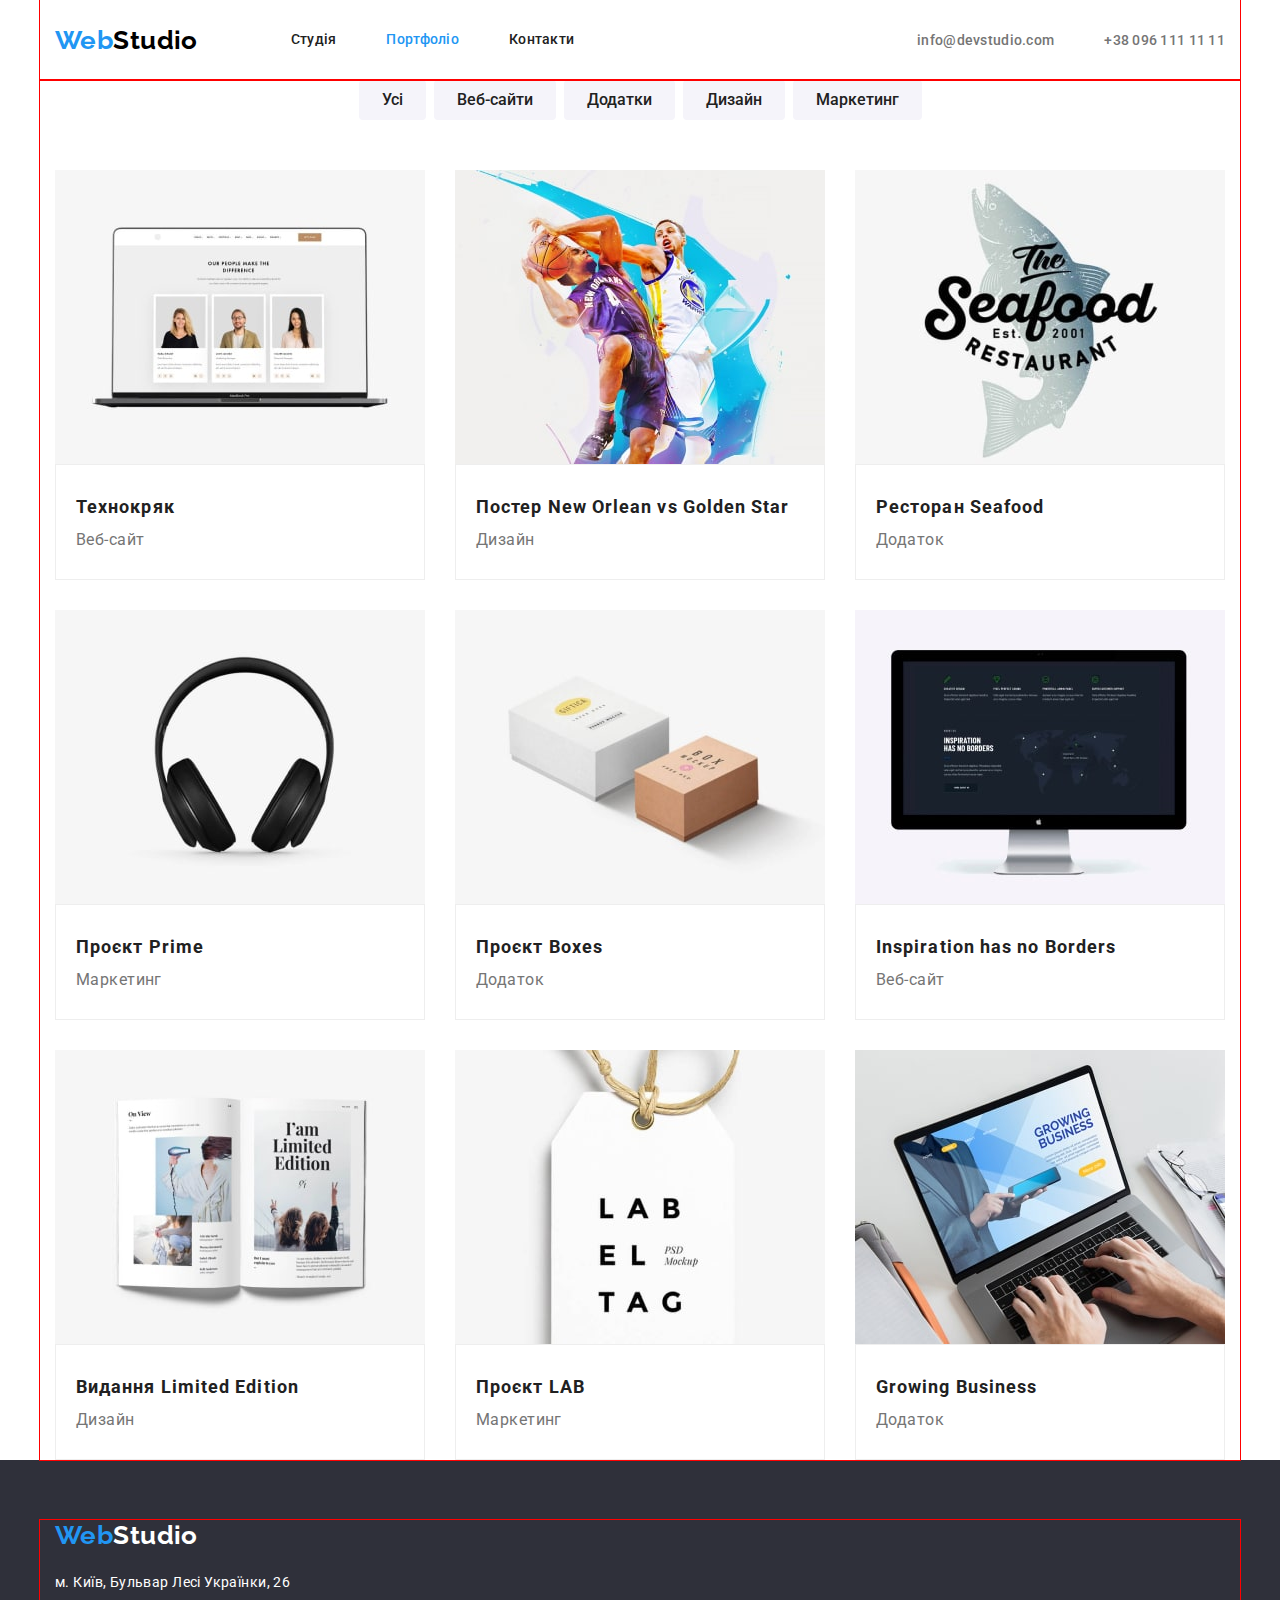
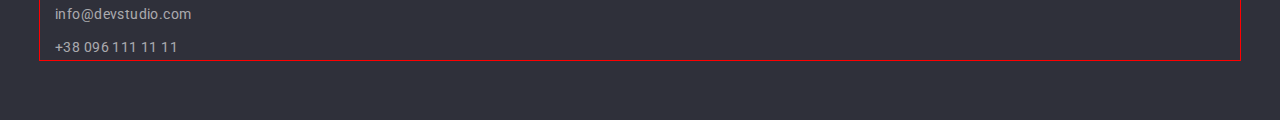
==== portfolio.html @ 2043564b "adds flex boxes and other styles" ====
<!DOCTYPE html>
<html lang="uk">
  <head>
    <meta charset="UTF-8" />
    <meta http-equiv="X-UA-Compatible" content="IE=edge" />
    <meta name="viewport" content="width=device-width, initial-scale=1.0" />
    <title>goit-markup-hw-02</title>
    <link
      href="https://cdnjs.cloudflare.com/ajax/libs/modern-normalize/1.1.0/modern-normalize.min.css"
      rel="stylesheet"
    />
    <link
      href="https://fonts.googleapis.com/css2?family=Raleway:wght@700&family=Roboto:wght@400;500;700;900&display=swap"
      rel="stylesheet"
    />
    <link href="./css/styles.css" rel="stylesheet" />
  </head>
  <body>
    <header class="page-header">
      <div class="container main-nav">
        <a href="./index.html" class="logo"
          ><span class="logo-part">Web</span>Studio</a
        >
        <nav class="navigation">
          <ul class="navigation-list list">
            <li class="navigation-item">
              <a href="./index.html" class="navigation-link">Студія</a>
            </li>
            <li class="navigation-item">
              <a href="./portfolio.html" class="navigation-link currentPage"
                >Портфоліо</a
              >
            </li>
            <li class="navigation-item">
              <a href="/" class="navigation-link">Контакти</a>
            </li>
          </ul>
        </nav>
        <ul class="contact-list list">
          <li class="contact-list-item">
            <a href="mailto:info@devstudio.com" class="contact-list-link"
              >info@devstudio.com</a
            >
          </li>
          <li class="contact-list-item">
            <a href="tel:+380961111111" class="contact-list-link"
              >+38 096 111 11 11</a
            >
          </li>
        </ul>
      </div>
    </header>
    <main>
      <section>
        <div class="container">
          <h1 class="visually-hidden">Наші проєкти</h1>
          <ul class="project-list-filter list">
            <li class="project-list-filter-item">
              <button class="portfolio-btn" type="button">Усі</button>
            </li>
            <li class="project-list-filter-item">
              <button class="portfolio-btn" type="button">Веб-сайти</button>
            </li>
            <li class="project-list-filter-item">
              <button class="portfolio-btn" type="button">Додатки</button>
            </li>
            <li class="project-list-filter-item">
              <button class="portfolio-btn" type="button">Дизайн</button>
            </li>
            <li class="project-list-filter-item">
              <button class="portfolio-btn" type="button">Маркетинг</button>
            </li>
          </ul>
          <ul class="project-list list">
            <li class="project-list-item">
              <img
                src="./images/project-1.jpeg"
                alt="Фото проєкту 1"
                width="370"
                height="294"
              />
              <div class="project-info">
                <h2 class="project-list-title">Технокряк</h2>
                <p class="project-list-description">Веб-сайт</p>
              </div>
            </li>
            <li class="project-list-item">
              <img
                src="./images/project-2.jpeg"
                alt="Фото проєкту 2"
                width="370"
                height="294"
              />
              <div class="project-info">
                <h2 class="project-list-title">
                  Постер New Orlean vs Golden Star
                </h2>
                <p class="project-list-description">Дизайн</p>
              </div>
            </li>
            <li class="project-list-item">
              <img
                src="./images/project-3.jpeg"
                alt="Фото проєкту 3"
                width="370"
                height="294"
              />
              <div class="project-info">
                <h2 class="project-list-title">Ресторан Seafood</h2>
                <p class="project-list-description">Додаток</p>
              </div>
            </li>
            <li class="project-list-item">
              <img
                src="./images/project-4.jpeg"
                alt="Фото проєкту 4"
                width="370"
                height="294"
              />
              <div class="project-info">
                <h2 class="project-list-title">Проєкт Prime</h2>
                <p class="project-list-description">Маркетинг</p>
              </div>
            </li>
            <li class="project-list-item">
              <img
                src="./images/project-5.jpeg"
                alt="Фото проєкту 5"
                width="370"
                height="294"
              />
              <div class="project-info">
                <h2 class="project-list-title">Проєкт Boxes</h2>
                <p class="project-list-description">Додаток</p>
              </div>
            </li>
            <li class="project-list-item">
              <img
                src="./images/project-6.jpeg"
                alt="Фото проєкту 6"
                width="370"
                height="294"
              />
              <div class="project-info">
                <h2 class="project-list-title">Inspiration has no Borders</h2>
                <p class="project-list-description">Веб-сайт</p>
              </div>
            </li>
            <li class="project-list-item">
              <img
                src="./images/project-7.jpeg"
                alt="Фото проєкту 7"
                width="370"
                height="294"
              />
              <div class="project-info">
                <h2 class="project-list-title">Видання Limited Edition</h2>
                <p class="project-list-description">Дизайн</p>
              </div>
            </li>
            <li class="project-list-item">
              <img
                src="./images/project-8.jpeg"
                alt="Фото проєкту 8"
                width="370"
                height="294"
              />
              <div class="project-info">
                <h2 class="project-list-title">Проєкт LAB</h2>
                <p class="project-list-description">Маркетинг</p>
              </div>
            </li>
            <li class="project-list-item">
              <img
                src="./images/project-9.jpeg"
                alt="Фото проєкту 9"
                width="370"
                height="294"
              />
              <div class="project-info">
                <h2 class="project-list-title">Growing Business</h2>
                <p class="project-list-description">Додаток</p>
              </div>
            </li>
          </ul>
        </div>
        <!--Прихований заголовок секції-->
      </section>
    </main>
    <footer class="page-footer">
      <div class="container">
        <a href="./index.html" class="logo logo-footer"
          ><span class="logo-part">Web</span>Studio</a
        >
        <address>
          <ul class="address-list list">
            <li class="address-list-item">
              <a
                class="address-list direction"
                href="https://goo.gl/maps/LLU61BnsTsSFCYwN8"
                target="_blank"
                rel="noopener noreferrer nofollow "
                >м. Київ, Бульвар Лесі Українки, 26</a
              >
            </li>
            <li class="address-list-item">
              <a href="mailto:info@devstudio.com" class="address-link"
                >info@devstudio.com</a
              >
            </li>
            <li class="address-list-item">
              <a href="tel:+380961111111" class="address-link"
                >+38 096 111 11 11</a
              >
            </li>
          </ul>
        </address>
      </div>
    </footer>
  </body>
</html>
---- css/styles.css ----
:root {
  --primary-text-color: #212121;
  --secondary-text-color: #757575;
  --accent-color: #2196f3;
  --primary-white-color: #ffffff;
  --background-color: #2f303a;
  --logo-black-color: #000000;
  --card-set-gap: 30px;
}

body {
  background-color: var(--primary-white-color);
  color: var(--primary-text-color);

  font-family: "Roboto", sans-serif;
  font-size: 14px;
  letter-spacing: 0.03em;
}

h1,
h2,
h3,
h4,
h5,
h6,
p {
  margin: 0;
}

img {
  display: block;
  max-width: 100%;
  height: auto;
}

.list {
  padding: 0;
  margin: 0;
  list-style: none;
}

.visually-hidden {
  clip: rect(0 0 0 0);
  clip-path: inset(50%);
  height: 1px;
  overflow: hidden;
  position: absolute;
  white-space: nowrap;
  width: 1px;
}

/* Контейнер */
.container {
  outline: 1px solid red;
  width: 1200px;
  padding-left: 15px;
  padding-right: 15px;
  margin-left: auto;
  margin-right: auto;
}

/* Cтилі хедера*/

.page-header {
  background-color: var(--primary-white-color);
}

.main-nav {
  display: flex;
  align-items: center;
}

.logo {
  margin-right: 93px;

  color: var(--logo-black-color);

  font-family: "Raleway", sans-serif;
  font-size: 26px;
  font-weight: 700;
  line-height: 1.17;

  text-decoration: none;
}

.logo-part {
  color: var(--accent-color);
}

.navigation-list {
  display: flex;
}

.navigation-list .navigation-item + .navigation-item {
  margin-left: 50px;
}

.navigation-link {
  display: block;
  padding-top: 32px;
  padding-bottom: 32px;

  color: var(--primary-text-color);

  font-size: 14px;
  font-weight: 500;
  line-height: 1.14;
  letter-spacing: 0.02em;

  text-decoration: none;
}

.navigation-link:hover,
.navigation-link:focus {
  color: var(--accent-color);
}

.navigation-link:active {
  color: var(--accent-color);
}

.currentPage {
  color: var(--accent-color);
}

.contact-list {
  display: flex;
  margin-left: auto;
}

.contact-list-item {
  display: block;
}

.contact-list .contact-list-item + .contact-list-item {
  margin-left: 50px;
}

.contact-list-link {
  padding-top: 32px;
  padding-bottom: 32px;

  color: var(--secondary-text-color);

  font-weight: 500;
  line-height: 1.14;
  letter-spacing: 0.02em;

  text-decoration: none;
}

.contact-list-link:hover,
.contact-list-link:focus {
  color: var(--accent-color);
}

.contact-list-link:active {
  color: var(--accent-color);
}

/* Cтилі головної частини*/

/* Секція герой*/
.hero-section {
  background-color: var(--background-color);
}

.hero {
  padding-top: 200px;
  padding-bottom: 200px;
  text-align: center;
}

.page-title {
  margin-bottom: 30px;

  color: var(--primary-white-color);

  font-weight: 900;
  font-size: 44px;
  line-height: 1.36;
  letter-spacing: 0.06em;

  text-transform: uppercase;
}

.btn {
  display: inline-block;
  border: 1px solid transparent;
  border-radius: 4px;
  padding: 10px 32px;
  min-width: 216px;

  color: var(--primary-white-color);
  background-color: var(--accent-color);

  font-family: inherit;
  font-weight: 700;
  font-size: 16px;
  line-height: 1.88;
  letter-spacing: 0.06em;

  text-decoration: none;
  cursor: pointer;
  text-align: center;
}

/* Секція Особливості*/

.feature-section {
  padding-top: 94px;
  padding-bottom: 94px;
}

.feature-list {
  display: flex;
  justify-content: center;
  flex-wrap: wrap;
}

.feature-list-title {
  margin-bottom: 10px;

  font-weight: 700;
  font-size: 14px;
  line-height: 1.14;

  text-transform: uppercase;
}

.feature-list-text {
  color: var(--secondary-text-color);

  line-height: 1.71;
}

/* Секція "Чим ми займаємось"*/

.section-title {
  margin-bottom: 50px;
  font-size: 36px;
  line-height: 1.17;

  text-align: center;
}

.wedo-list {
  display: flex;
  flex-wrap: wrap;
}

.wedo-list-item + .wedo-list-item {
  margin-left: 30px;
}

/*Секція команди*/

.team-section {
  padding-top: 94px;
  padding-bottom: 94px;

  background-color: #f5f4fa;
}
.team-list {
  display: flex;
  flex-wrap: wrap;
}

.team-list-item + .team-list-item {
  margin-left: 30px;
}

.team-info {
  width: 270px;
  background-color: var(--primary-white-color);
  padding-top: 30px;
  padding-bottom: 30px;
  box-shadow: 0px 1px 3px rgba(0, 0, 0, 0.12), 0px 1px 1px rgba(0, 0, 0, 0.14),
    0px 2px 1px rgba(0, 0, 0, 0.2);
  border-radius: 0px 0px 4px 4px;
}
.team-list-title {
  margin-bottom: 10px;

  font-weight: 500;
  font-size: 16px;
  line-height: 1.19;

  text-align: center;
}

.team-list-text {
  color: var(--secondary-text-color);

  font-size: 16px;
  line-height: 1.19;

  text-align: center;
}

/* Футер */

.page-footer {
  padding-top: 60px;
  padding-bottom: 60px;
  background-color: var(--background-color);
}

.logo-footer {
  color: var(--primary-white-color);
}

.address-list {
  margin-top: 20px;
}

.address-list .direction {
  color: var(--primary-white-color);

  line-height: 1.71;
  font-style: normal;

  text-decoration: none;
}

.direction:hover,
.direction:focus {
  color: var(--accent-color);
}

direction:active {
  color: var(--accent-color);
}

.address-link {
  display: inline-block;
  margin-top: 9px;
  color: rgba(255, 255, 255, 0.6);

  line-height: 1.71;
  font-style: normal;

  text-decoration: none;
}

.address-link:hover,
.address-link:focus {
  color: var(--accent-color);
}

.address-link:active {
  color: var(--accent-color);
}
/* Сторінка Портфоліо*/

/* Секція "Наші проєкти"*/

.portfolio-btn {
  display: inline-block;
  border: 1px solid transparent;
  padding: 6px 22px;
  border-radius: 4px;

  background-color: #f5f4fa;
  color: var(--primary-text-color);

  font-family: inherit;
  font-weight: 500;
  font-size: 16px;
  line-height: 1.62;

  text-align: center;
  cursor: pointer;
}

.portfolio-btn:hover,
.portfolio-btn:focus {
  background-color: var(--accent-color);
  color: var(--primary-white-color);
  border-color: var(--accent-color);
  box-shadow: 0px 3px 1px rgba(0, 0, 0, 0.1), 0px 1px 2px rgba(0, 0, 0, 0.08),
    0px 2px 2px rgba(0, 0, 0, 0.12);
}

.portfolio-btn:active {
  background-color: var(--accent-color);
  color: var(--primary-white-color);
}

.project-list-filter {
  display: flex;
  justify-content: center;
  margin-bottom: 50px;
}

.project-list-filter-item + .project-list-filter-item {
  margin-left: 8px;
}

.project-list {
  display: flex;
  flex-wrap: wrap;
  margin-top: -30px;
  margin-right: -30px;
}

.project-list-item {
  flex-basis: calc(100% / 3 - var(--card-set-gap));
  margin-top: 30px;
  margin-right: 30px;
}

.project-info {
  width: 370px;
  background-color: var(--primary-white-color);
  border: 1px solid #eeeeee;
  padding: 24px 20px;
}
.project-list-title {
  font-weight: 700;
  font-size: 18px;
  line-height: 2;
  letter-spacing: 0.06em;
}

.project-list-description {
  color: var(--secondary-text-color);

  font-size: 16px;
  line-height: 1.88;
}
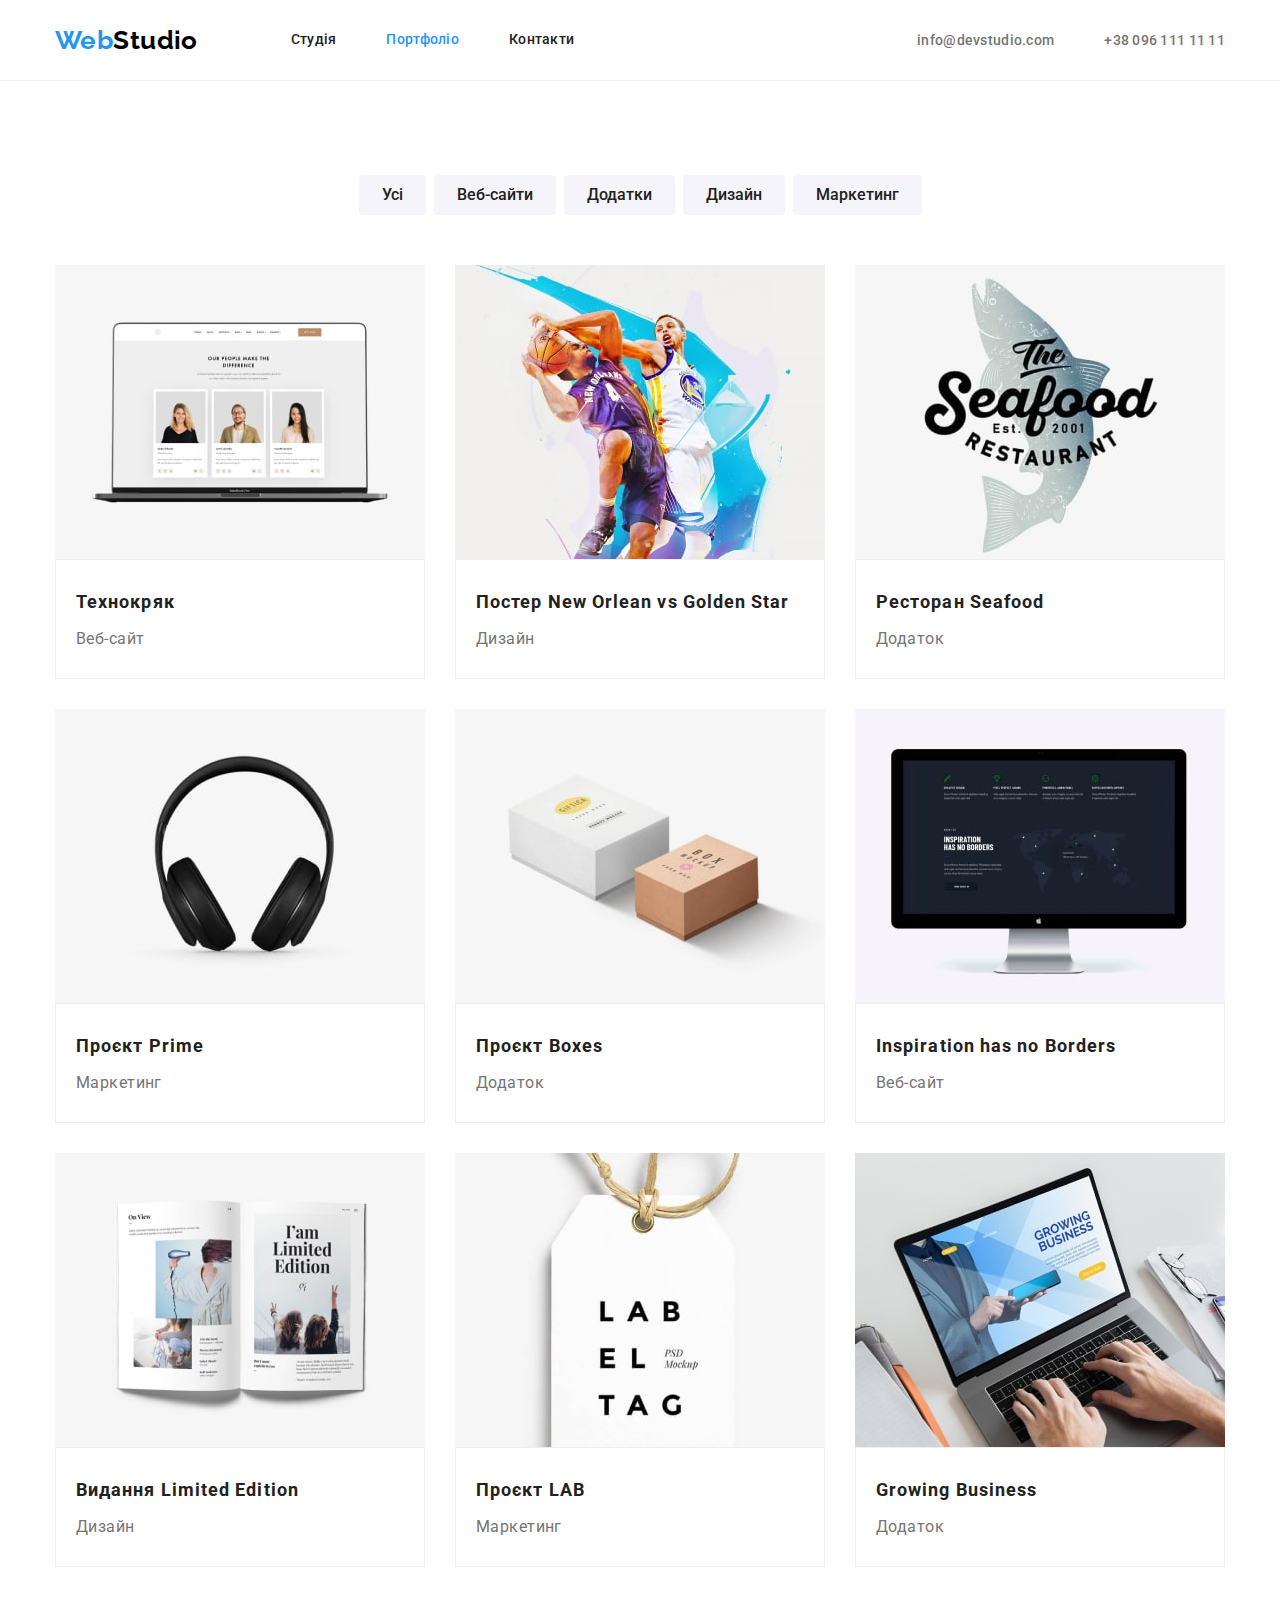
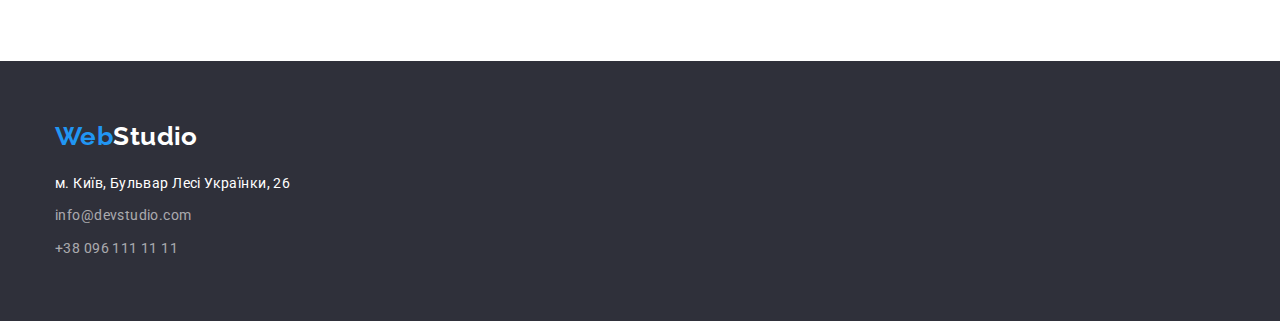
==== commit f49d348c: "adds changes of styles" ====
--- a/portfolio.html
+++ b/portfolio.html
@@ -51,7 +51,7 @@
       </div>
     </header>
     <main>
-      <section>
+      <section class="section-portfolio">
         <div class="container">
           <h1 class="visually-hidden">Наші проєкти</h1>
           <ul class="project-list-filter list">
--- a/css/styles.css
+++ b/css/styles.css
@@ -51,7 +51,7 @@
 
 /* Контейнер */
 .container {
-  outline: 1px solid red;
+  /* outline: 1px solid red; */
   width: 1200px;
   padding-left: 15px;
   padding-right: 15px;
@@ -62,6 +62,7 @@
 /* Cтилі хедера*/
 
 .page-header {
+  border-bottom: 1px solid #ececec;
   background-color: var(--primary-white-color);
 }
 
@@ -214,8 +215,15 @@
 
 .feature-list {
   display: flex;
-  justify-content: center;
   flex-wrap: wrap;
+}
+
+.feature-list-item {
+  width: 270px;
+}
+
+.feature-list-item + .feature-list-item {
+  margin-left: 30px;
 }
 
 .feature-list-title {
@@ -355,6 +363,10 @@
 
 /* Секція "Наші проєкти"*/
 
+.section-portfolio {
+  padding-top: 94px;
+  padding-bottom: 94px;
+}
 .portfolio-btn {
   display: inline-block;
   border: 1px solid transparent;
@@ -417,6 +429,7 @@
   padding: 24px 20px;
 }
 .project-list-title {
+  margin-bottom: 4px;
   font-weight: 700;
   font-size: 18px;
   line-height: 2;
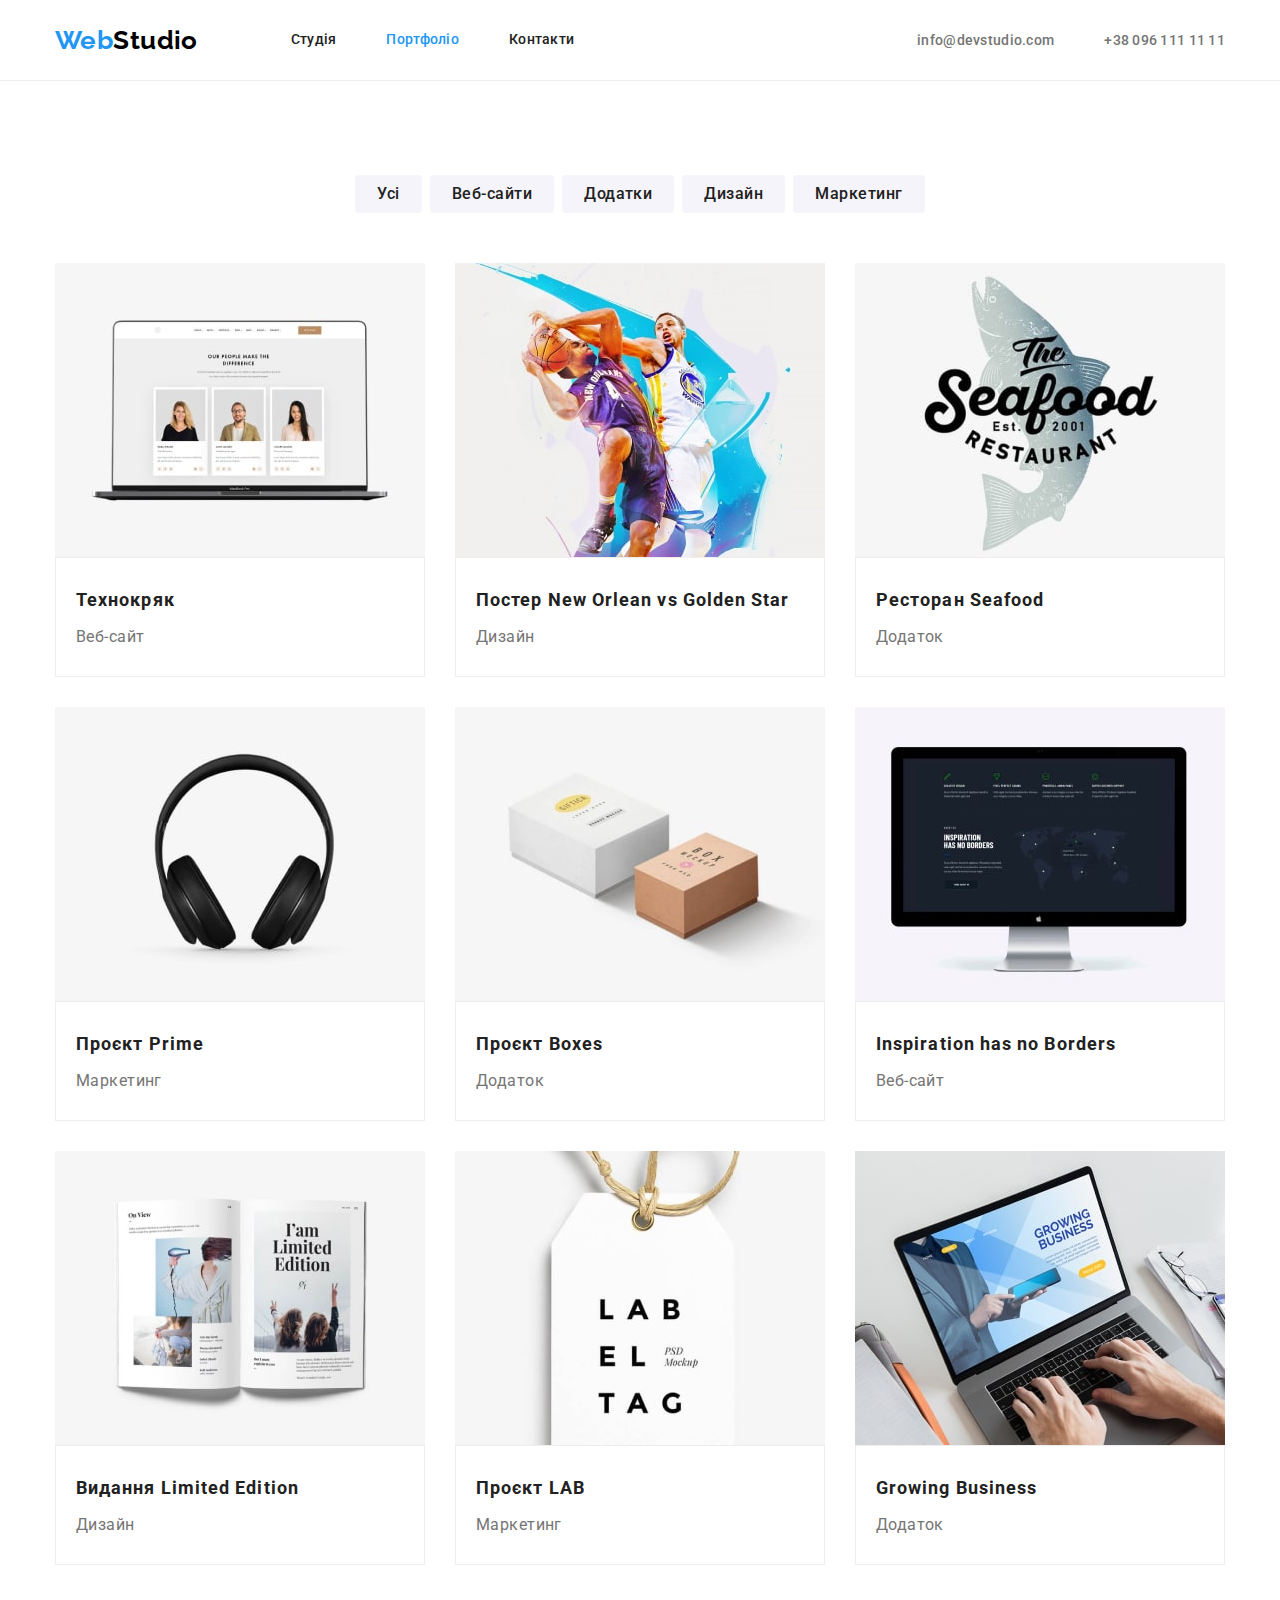
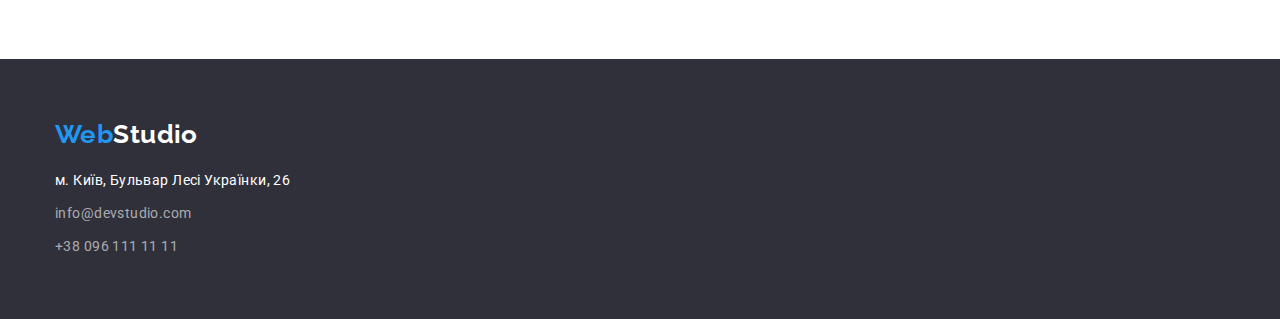
==== commit f45e3b63: "adds changes" ====
--- a/portfolio.html
+++ b/portfolio.html
@@ -51,7 +51,7 @@
       </div>
     </header>
     <main>
-      <section class="section-portfolio">
+      <section class="section">
         <div class="container">
           <h1 class="visually-hidden">Наші проєкти</h1>
           <ul class="project-list-filter list">
--- a/css/styles.css
+++ b/css/styles.css
@@ -33,6 +33,15 @@
   height: auto;
 }
 
+address {
+  font-style: normal;
+}
+
+.section {
+  padding-top: 94px;
+  padding-bottom: 94px;
+}
+
 .list {
   padding: 0;
   margin: 0;
@@ -63,7 +72,6 @@
 
 .page-header {
   border-bottom: 1px solid #ececec;
-  background-color: var(--primary-white-color);
 }
 
 .main-nav {
@@ -163,17 +171,16 @@
 
 /* Секція герой*/
 .hero-section {
-  background-color: var(--background-color);
-}
-
-.hero {
   padding-top: 200px;
   padding-bottom: 200px;
   text-align: center;
+
+  background-color: var(--background-color);
 }
 
 .page-title {
-  margin-bottom: 30px;
+  width: 696px;
+  margin: 0 auto;
 
   color: var(--primary-white-color);
 
@@ -187,9 +194,10 @@
 
 .btn {
   display: inline-block;
-  border: 1px solid transparent;
+  border: none;
   border-radius: 4px;
   padding: 10px 32px;
+  margin-top: 30px;
   min-width: 216px;
 
   color: var(--primary-white-color);
@@ -208,11 +216,6 @@
 
 /* Секція Особливості*/
 
-.feature-section {
-  padding-top: 94px;
-  padding-bottom: 94px;
-}
-
 .feature-list {
   display: flex;
   flex-wrap: wrap;
@@ -243,6 +246,10 @@
 }
 
 /* Секція "Чим ми займаємось"*/
+
+.wedo-section {
+  padding-top: 0;
+}
 
 .section-title {
   margin-bottom: 50px;
@@ -264,11 +271,9 @@
 /*Секція команди*/
 
 .team-section {
-  padding-top: 94px;
-  padding-bottom: 94px;
-
   background-color: #f5f4fa;
 }
+
 .team-list {
   display: flex;
   flex-wrap: wrap;
@@ -279,7 +284,6 @@
 }
 
 .team-info {
-  width: 270px;
   background-color: var(--primary-white-color);
   padding-top: 30px;
   padding-bottom: 30px;
@@ -318,7 +322,7 @@
   color: var(--primary-white-color);
 }
 
-.address-list {
+address {
   margin-top: 20px;
 }
 
@@ -336,13 +340,15 @@
   color: var(--accent-color);
 }
 
-direction:active {
-  color: var(--accent-color);
+.direction:active {
+  color: var(--accent-color);
+}
+
+.address-list-item:not(:last-child) {
+  margin-bottom: 9px;
 }
 
 .address-link {
-  display: inline-block;
-  margin-top: 9px;
   color: rgba(255, 255, 255, 0.6);
 
   line-height: 1.71;
@@ -363,13 +369,9 @@
 
 /* Секція "Наші проєкти"*/
 
-.section-portfolio {
-  padding-top: 94px;
-  padding-bottom: 94px;
-}
 .portfolio-btn {
   display: inline-block;
-  border: 1px solid transparent;
+  border: none;
   padding: 6px 22px;
   border-radius: 4px;
 
@@ -380,6 +382,7 @@
   font-weight: 500;
   font-size: 16px;
   line-height: 1.62;
+  letter-spacing: 0.03em;
 
   text-align: center;
   cursor: pointer;
@@ -412,19 +415,17 @@
 .project-list {
   display: flex;
   flex-wrap: wrap;
-  margin-top: -30px;
-  margin-right: -30px;
+  margin-top: calc(-1 * var(--card-set-gap));
+  margin-right: calc(-1 * var(--card-set-gap));
 }
 
 .project-list-item {
   flex-basis: calc(100% / 3 - var(--card-set-gap));
-  margin-top: 30px;
-  margin-right: 30px;
+  margin-top: var(--card-set-gap);
+  margin-right: var(--card-set-gap);
 }
 
 .project-info {
-  width: 370px;
-  background-color: var(--primary-white-color);
   border: 1px solid #eeeeee;
   padding: 24px 20px;
 }
